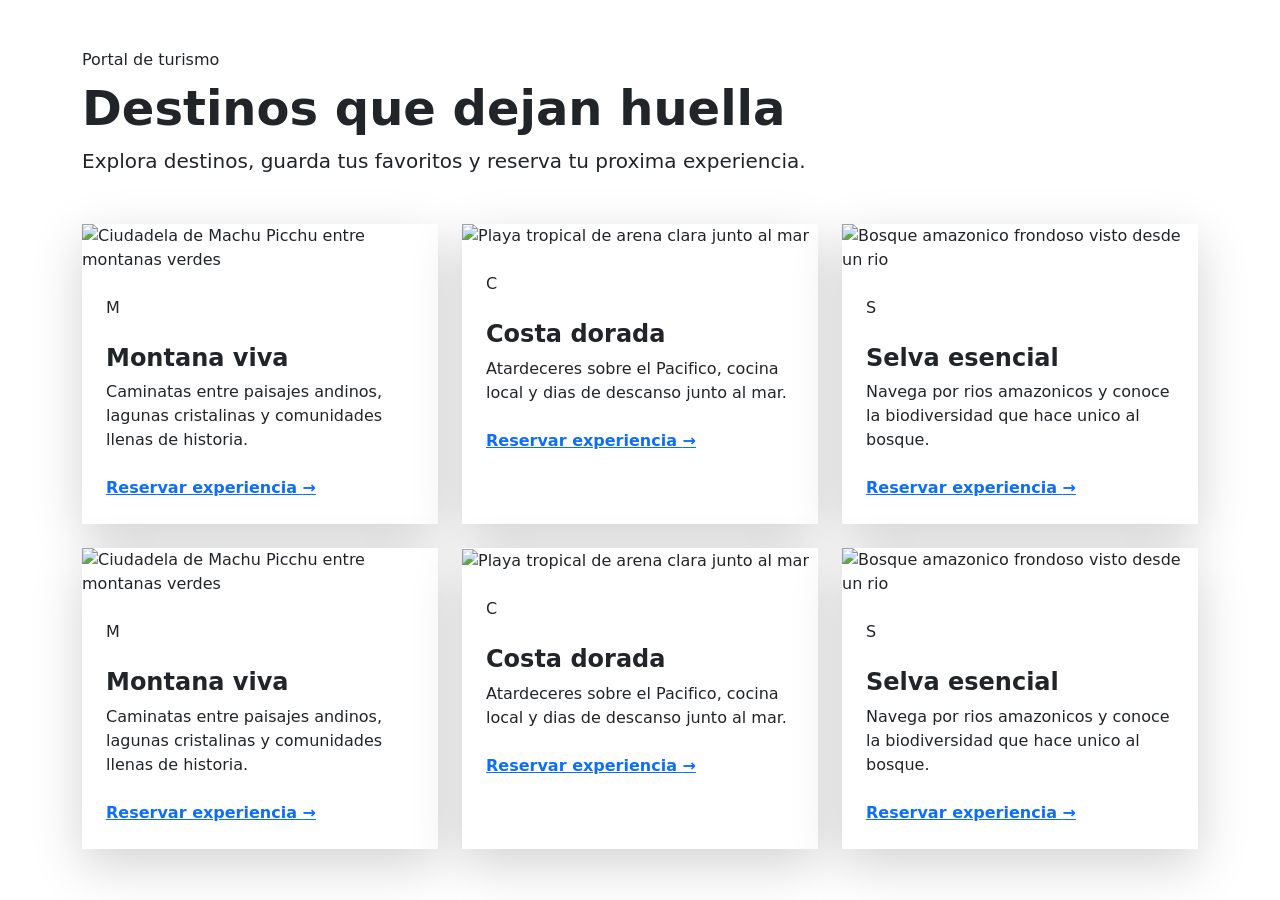
==== cards.html @ d42fbf69 "feat: grid de tarjetas con transiciones." ====
<!doctype html>
<html lang="es">
  <head>
    <meta charset="utf-8" />
    <meta name="viewport" content="width=device-width, initial-scale=1" />
    <title>Experiencias del Peru | Tarjetas</title>
    <link
      href="https://cdn.jsdelivr.net/npm/bootstrap@5.3.3/dist/css/bootstrap.min.css"
      rel="stylesheet"
    />
    <script src="https://cdn.tailwindcss.com"></script>
  </head>
  <body class="bg-slate-50 text-slate-900">
    <main class="container py-5">
      <section aria-labelledby="experiencias-title">
        <div class="mb-5 max-w-3xl">
          <p
            class="mb-2 text-sm font-semibold uppercase tracking-widest text-emerald-700"
          >
            Portal de turismo
          </p>
          <h1 id="experiencias-title" class="display-5 fw-bold text-balance">
            Destinos que dejan huella
          </h1>
          <p class="lead mb-0 text-slate-600">
            Explora destinos, guarda tus favoritos y reserva tu proxima
            experiencia.
          </p>
        </div>

        <div class="row g-4">
          <div class="col-md-4">
            <article
              class="h-100 overflow-hidden rounded-xl bg-white shadow-lg transition-transform duration-300 hover:scale-105"
            >
              <img
                class="h-48 w-full object-cover"
                src="https://images.unsplash.com/photo-1526392060635-9d6019884377?auto=format&fit=crop&w=900&q=80"
                alt="Ciudadela de Machu Picchu entre montanas verdes"
                loading="lazy"
              />
              <div class="p-4">
                <div
                  class="mb-4 flex h-12 w-12 items-center justify-center rounded-lg bg-emerald-100 text-2xl"
                  aria-hidden="true"
                >
                  M
                </div>
                <h2 class="h4 fw-bold">Montana viva</h2>
                <p class="mb-4 text-slate-600">
                  Caminatas entre paisajes andinos, lagunas cristalinas y
                  comunidades llenas de historia.
                </p>
                <a href="#reservar-montana" class="fw-semibold text-emerald-700"
                  >Reservar experiencia
                  <span aria-hidden="true">&rarr;</span></a
                >
              </div>
            </article>
          </div>

          <div class="col-md-4">
            <article
              class="h-100 overflow-hidden rounded-xl bg-white shadow-lg transition-transform duration-300 hover:scale-105"
            >
              <img
                class="h-48 w-full object-cover"
                src="https://images.unsplash.com/photo-1507525428034-b723cf961d3e?auto=format&fit=crop&w=900&q=80"
                alt="Playa tropical de arena clara junto al mar"
                loading="lazy"
              />
              <div class="p-4">
                <div
                  class="mb-4 flex h-12 w-12 items-center justify-center rounded-lg bg-amber-100 text-2xl"
                  aria-hidden="true"
                >
                  C
                </div>
                <h2 class="h4 fw-bold">Costa dorada</h2>
                <p class="mb-4 text-slate-600">
                  Atardeceres sobre el Pacifico, cocina local y dias de descanso
                  junto al mar.
                </p>
                <a href="#reservar-costa" class="fw-semibold text-amber-700"
                  >Reservar experiencia
                  <span aria-hidden="true">&rarr;</span></a
                >
              </div>
            </article>
          </div>

          <div class="col-md-4">
            <article
              class="h-100 overflow-hidden rounded-xl bg-white shadow-lg transition-transform duration-300 hover:scale-105"
            >
              <img
                class="h-48 w-full object-cover"
                src="https://images.unsplash.com/photo-1516026672322-bc52d61a55d5?auto=format&fit=crop&w=900&q=80"
                alt="Bosque amazonico frondoso visto desde un rio"
                loading="lazy"
              />
              <div class="p-4">
                <div
                  class="mb-4 flex h-12 w-12 items-center justify-center rounded-lg bg-sky-100 text-2xl"
                  aria-hidden="true"
                >
                  S
                </div>
                <h2 class="h4 fw-bold">Selva esencial</h2>
                <p class="mb-4 text-slate-600">
                  Navega por rios amazonicos y conoce la biodiversidad que hace
                  unico al bosque.
                </p>
                <a href="#reservar-selva" class="fw-semibold text-sky-700"
                  >Reservar experiencia
                  <span aria-hidden="true">&rarr;</span></a
                >
              </div>
            </article>
          </div>

          <div class="col-md-4">
            <article
              class="h-100 overflow-hidden rounded-xl bg-white shadow-lg transition-transform duration-300 hover:scale-105"
            >
              <img
                class="h-48 w-full object-cover"
                src="https://images.unsplash.com/photo-1526392060635-9d6019884377?auto=format&fit=crop&w=900&q=80"
                alt="Ciudadela de Machu Picchu entre montanas verdes"
                loading="lazy"
              />
              <div class="p-4">
                <div
                  class="mb-4 flex h-12 w-12 items-center justify-center rounded-lg bg-emerald-100 text-2xl"
                  aria-hidden="true"
                >
                  M
                </div>
                <h2 class="h4 fw-bold">Montana viva</h2>
                <p class="mb-4 text-slate-600">
                  Caminatas entre paisajes andinos, lagunas cristalinas y
                  comunidades llenas de historia.
                </p>
                <a href="#reservar-montana" class="fw-semibold text-emerald-700"
                  >Reservar experiencia
                  <span aria-hidden="true">&rarr;</span></a
                >
              </div>
            </article>
          </div>

          <div class="col-md-4">
            <article
              class="h-100 overflow-hidden rounded-xl bg-white shadow-lg transition-transform duration-300 hover:scale-105"
            >
              <img
                class="h-48 w-full object-cover"
                src="https://images.unsplash.com/photo-1507525428034-b723cf961d3e?auto=format&fit=crop&w=900&q=80"
                alt="Playa tropical de arena clara junto al mar"
                loading="lazy"
              />
              <div class="p-4">
                <div
                  class="mb-4 flex h-12 w-12 items-center justify-center rounded-lg bg-amber-100 text-2xl"
                  aria-hidden="true"
                >
                  C
                </div>
                <h2 class="h4 fw-bold">Costa dorada</h2>
                <p class="mb-4 text-slate-600">
                  Atardeceres sobre el Pacifico, cocina local y dias de descanso
                  junto al mar.
                </p>
                <a href="#reservar-costa" class="fw-semibold text-amber-700"
                  >Reservar experiencia
                  <span aria-hidden="true">&rarr;</span></a
                >
              </div>
            </article>
          </div>

          <div class="col-md-4">
            <article
              class="h-100 overflow-hidden rounded-xl bg-white shadow-lg transition-transform duration-300 hover:scale-105"
            >
              <img
                class="h-48 w-full object-cover"
                src="https://images.unsplash.com/photo-1516026672322-bc52d61a55d5?auto=format&fit=crop&w=900&q=80"
                alt="Bosque amazonico frondoso visto desde un rio"
                loading="lazy"
              />
              <div class="p-4">
                <div
                  class="mb-4 flex h-12 w-12 items-center justify-center rounded-lg bg-sky-100 text-2xl"
                  aria-hidden="true"
                >
                  S
                </div>
                <h2 class="h4 fw-bold">Selva esencial</h2>
                <p class="mb-4 text-slate-600">
                  Navega por rios amazonicos y conoce la biodiversidad que hace
                  unico al bosque.
                </p>
                <a href="#reservar-selva" class="fw-semibold text-sky-700"
                  >Reservar experiencia
                  <span aria-hidden="true">&rarr;</span></a
                >
              </div>
            </article>
          </div>
        </div>
      </section>
    </main>
  </body>
</html>
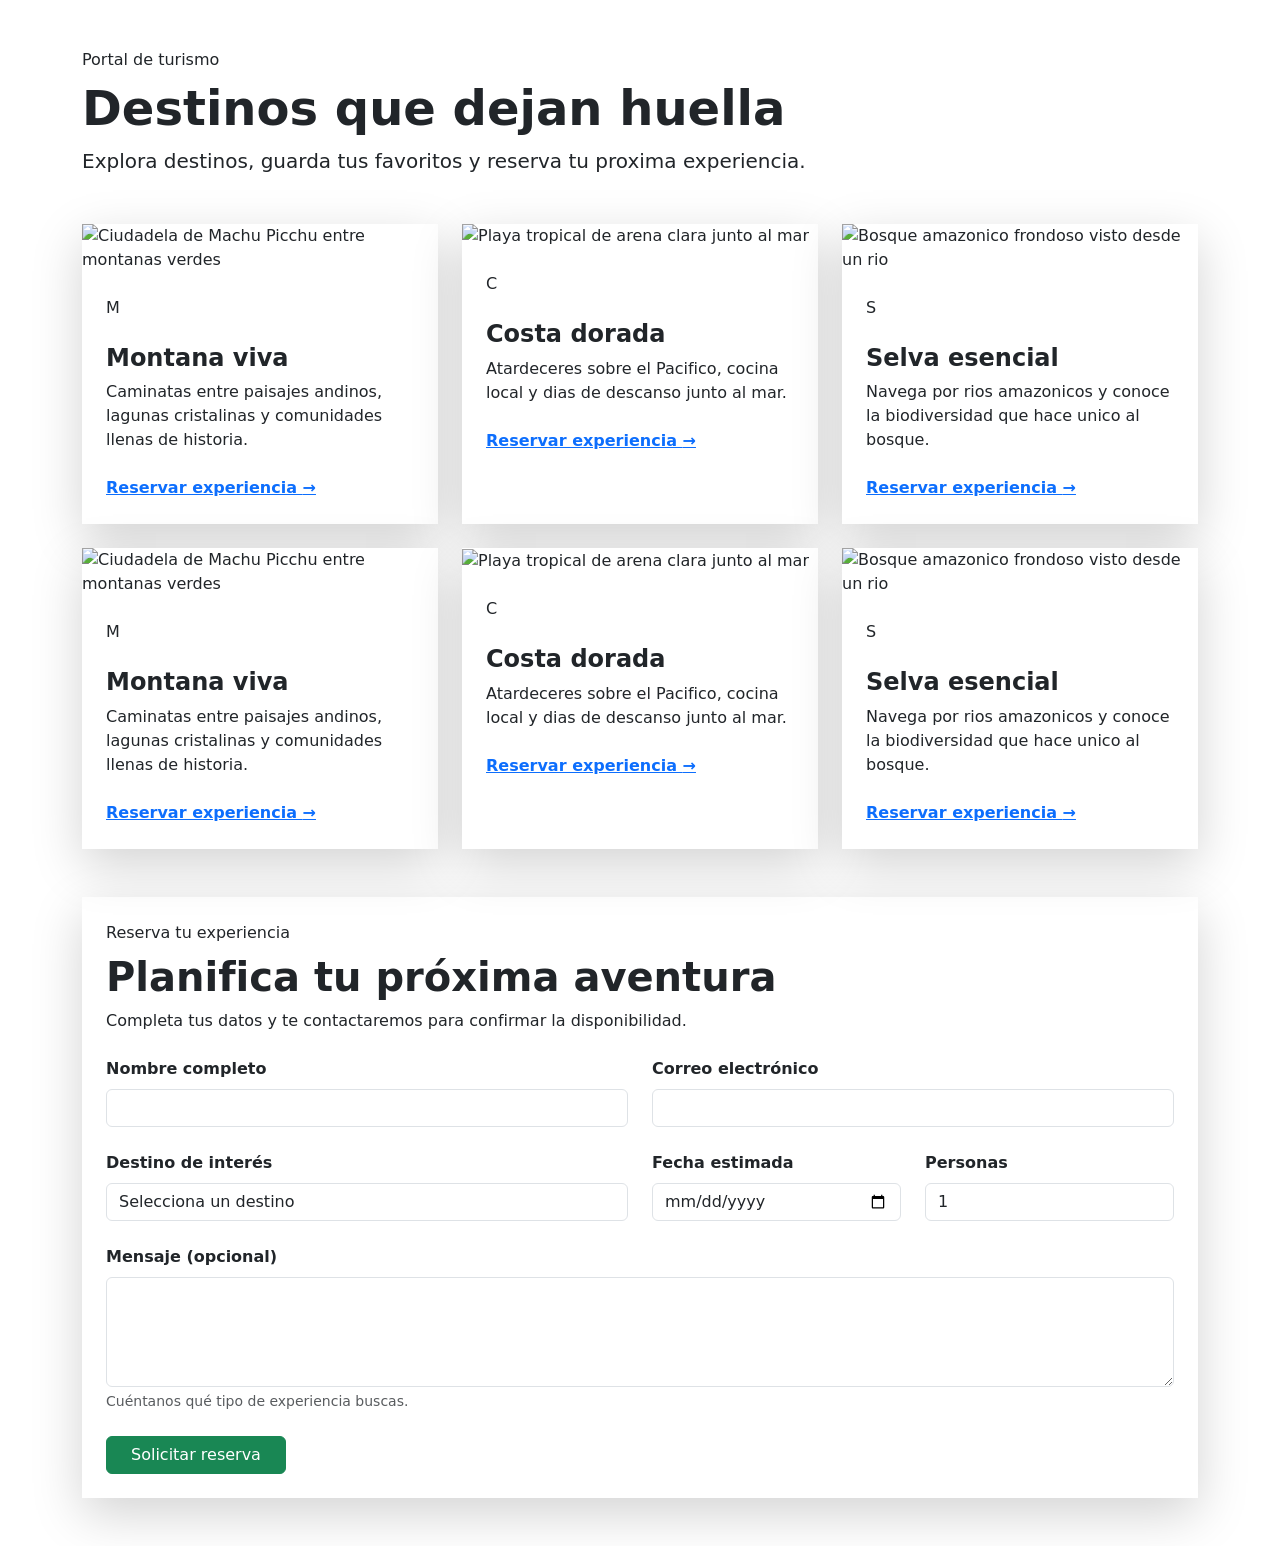
==== commit 15003901: "feat: formulario accesible con validación UI" ====
--- a/cards.html
+++ b/cards.html
@@ -51,7 +51,7 @@
                   Caminatas entre paisajes andinos, lagunas cristalinas y
                   comunidades llenas de historia.
                 </p>
-                <a href="#reservar-montana" class="fw-semibold text-emerald-700"
+                <a href="#reserva" class="fw-semibold text-emerald-700"
                   >Reservar experiencia
                   <span aria-hidden="true">&rarr;</span></a
                 >
@@ -81,7 +81,7 @@
                   Atardeceres sobre el Pacifico, cocina local y dias de descanso
                   junto al mar.
                 </p>
-                <a href="#reservar-costa" class="fw-semibold text-amber-700"
+                <a href="#reserva" class="fw-semibold text-amber-700"
                   >Reservar experiencia
                   <span aria-hidden="true">&rarr;</span></a
                 >
@@ -111,7 +111,7 @@
                   Navega por rios amazonicos y conoce la biodiversidad que hace
                   unico al bosque.
                 </p>
-                <a href="#reservar-selva" class="fw-semibold text-sky-700"
+                <a href="#reserva" class="fw-semibold text-sky-700"
                   >Reservar experiencia
                   <span aria-hidden="true">&rarr;</span></a
                 >
@@ -141,7 +141,7 @@
                   Caminatas entre paisajes andinos, lagunas cristalinas y
                   comunidades llenas de historia.
                 </p>
-                <a href="#reservar-montana" class="fw-semibold text-emerald-700"
+                <a href="#reserva" class="fw-semibold text-emerald-700"
                   >Reservar experiencia
                   <span aria-hidden="true">&rarr;</span></a
                 >
@@ -171,7 +171,7 @@
                   Atardeceres sobre el Pacifico, cocina local y dias de descanso
                   junto al mar.
                 </p>
-                <a href="#reservar-costa" class="fw-semibold text-amber-700"
+                <a href="#reserva" class="fw-semibold text-amber-700"
                   >Reservar experiencia
                   <span aria-hidden="true">&rarr;</span></a
                 >
@@ -201,7 +201,7 @@
                   Navega por rios amazonicos y conoce la biodiversidad que hace
                   unico al bosque.
                 </p>
-                <a href="#reservar-selva" class="fw-semibold text-sky-700"
+                <a href="#reserva" class="fw-semibold text-sky-700"
                   >Reservar experiencia
                   <span aria-hidden="true">&rarr;</span></a
                 >
@@ -210,6 +210,85 @@
           </div>
         </div>
       </section>
+
+      <section id="reserva" class="mt-5 rounded-xl bg-white p-4 shadow-lg md:p-5" aria-labelledby="reserva-title">
+        <div class="mb-4 max-w-2xl">
+          <p class="mb-2 text-sm font-semibold uppercase tracking-widest text-emerald-700">Reserva tu experiencia</p>
+          <h2 id="reserva-title" class="h1 fw-bold">Planifica tu próxima aventura</h2>
+          <p class="mb-0 text-slate-600">Completa tus datos y te contactaremos para confirmar la disponibilidad.</p>
+        </div>
+
+        <form id="reserva-form" class="row g-4" novalidate>
+          <div class="col-md-6">
+            <label for="nombre" class="form-label fw-semibold">Nombre completo</label>
+            <input type="text" class="form-control" id="nombre" name="nombre" autocomplete="name" required aria-describedby="nombre-error">
+            <div id="nombre-error" class="invalid-feedback">Escribe tu nombre completo.</div>
+            <div class="valid-feedback">Nombre registrado correctamente.</div>
+          </div>
+
+          <div class="col-md-6">
+            <label for="correo" class="form-label fw-semibold">Correo electrónico</label>
+            <input type="email" class="form-control" id="correo" name="correo" autocomplete="email" required aria-describedby="correo-error">
+            <div id="correo-error" class="invalid-feedback">Introduce un correo electrónico válido.</div>
+            <div class="valid-feedback">Correo válido.</div>
+          </div>
+
+          <div class="col-md-6">
+            <label for="destino" class="form-label fw-semibold">Destino de interés</label>
+            <select class="form-control" id="destino" name="destino" required aria-describedby="destino-error">
+              <option value="">Selecciona un destino</option>
+              <option value="montana">Montaña viva</option>
+              <option value="costa">Costa dorada</option>
+              <option value="selva">Selva esencial</option>
+            </select>
+            <div id="destino-error" class="invalid-feedback">Selecciona un destino.</div>
+            <div class="valid-feedback">Destino seleccionado.</div>
+          </div>
+
+          <div class="col-md-3">
+            <label for="fecha" class="form-label fw-semibold">Fecha estimada</label>
+            <input type="date" class="form-control" id="fecha" name="fecha" required aria-describedby="fecha-error">
+            <div id="fecha-error" class="invalid-feedback">Selecciona una fecha.</div>
+            <div class="valid-feedback">Fecha disponible para consultar.</div>
+          </div>
+
+          <div class="col-md-3">
+            <label for="personas" class="form-label fw-semibold">Personas</label>
+            <input type="number" class="form-control" id="personas" name="personas" min="1" max="12" value="1" required aria-describedby="personas-error">
+            <div id="personas-error" class="invalid-feedback">Indica entre 1 y 12 personas.</div>
+            <div class="valid-feedback">Cantidad registrada.</div>
+          </div>
+
+          <div class="col-12">
+            <label for="mensaje" class="form-label fw-semibold">Mensaje (opcional)</label>
+            <textarea class="form-control" id="mensaje" name="mensaje" rows="4" aria-describedby="mensaje-ayuda"></textarea>
+            <div id="mensaje-ayuda" class="form-text">Cuéntanos qué tipo de experiencia buscas.</div>
+          </div>
+
+          <div class="col-12">
+            <button type="submit" class="btn btn-success px-4">Solicitar reserva</button>
+            <div id="reserva-exito" class="valid-feedback mt-2" role="status">Solicitud enviada. Revisaremos la disponibilidad y te contactaremos.</div>
+          </div>
+        </form>
+      </section>
     </main>
+    <script>
+      const reservaForm = document.querySelector("#reserva-form");
+
+      reservaForm.addEventListener("submit", (event) => {
+        event.preventDefault();
+        const campos = reservaForm.querySelectorAll("input, select");
+        let formularioValido = true;
+
+        campos.forEach((campo) => {
+          const campoValido = campo.checkValidity();
+          campo.classList.toggle("is-invalid", !campoValido);
+          campo.classList.toggle("is-valid", campoValido);
+          if (!campoValido) formularioValido = false;
+        });
+
+        document.querySelector("#reserva-exito").classList.toggle("d-block", formularioValido);
+      });
+    </script>
   </body>
 </html>
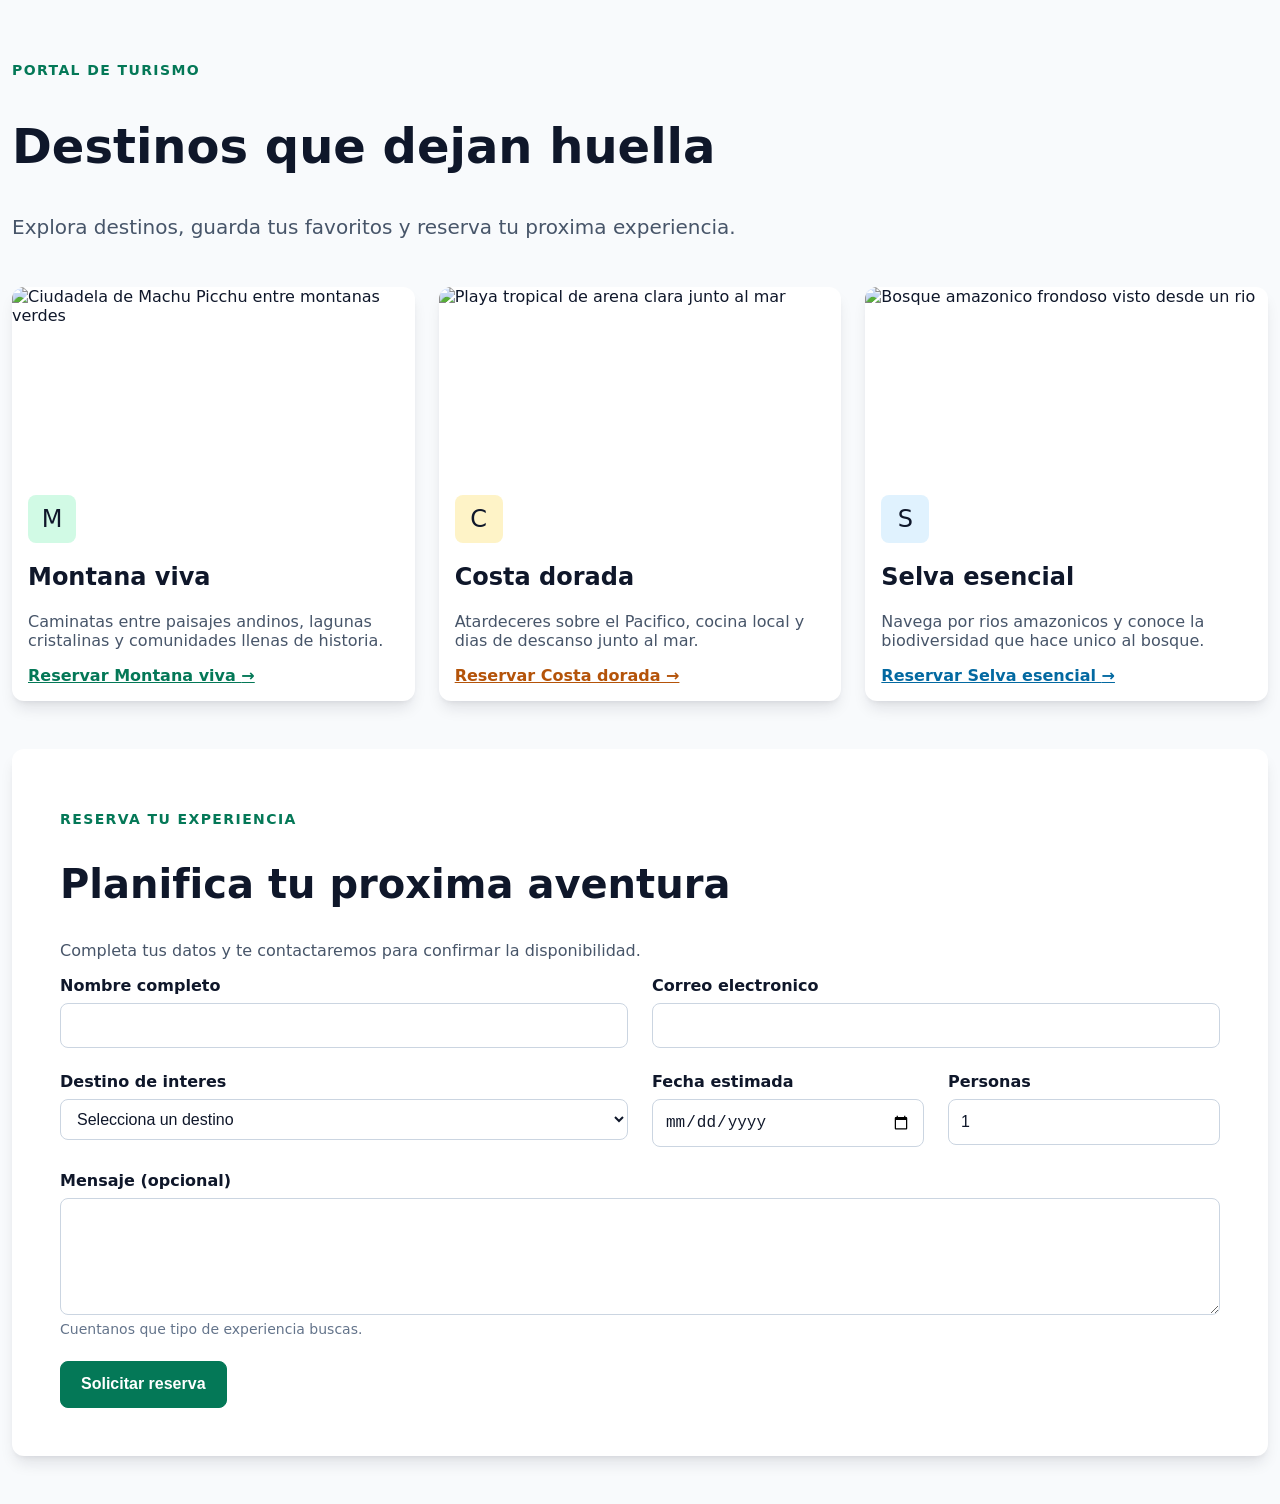
==== commit d14b83cf: "chore: auditoría Lighthouse y WAVE." ====
--- a/cards.html
+++ b/cards.html
@@ -4,11 +4,389 @@
     <meta charset="utf-8" />
     <meta name="viewport" content="width=device-width, initial-scale=1" />
     <title>Experiencias del Peru | Tarjetas</title>
-    <link
-      href="https://cdn.jsdelivr.net/npm/bootstrap@5.3.3/dist/css/bootstrap.min.css"
-      rel="stylesheet"
+    <meta
+      name="description"
+      content="Explora destinos turisticos del Peru -- montana, costa y selva -- guarda tus favoritos y reserva tu proxima experiencia de viaje."
     />
-    <script src="https://cdn.tailwindcss.com"></script>
+    <link rel="preconnect" href="https://images.unsplash.com" crossorigin />
+    <style>
+      *,
+      *::before,
+      *::after {
+        box-sizing: border-box;
+      }
+
+      body {
+        margin: 0;
+        background: #f8fafc;
+        color: #0f172a;
+        font-family: system-ui, -apple-system, "Segoe UI", sans-serif;
+      }
+
+      .container {
+        width: 100%;
+        max-width: 1320px;
+        margin: 0 auto;
+        padding-right: 12px;
+        padding-left: 12px;
+      }
+
+      main.container {
+        padding-top: 3rem;
+        padding-bottom: 3rem;
+      }
+
+      .row.g-4 {
+        display: grid;
+        grid-template-columns: repeat(auto-fit, minmax(280px, 1fr));
+        gap: 1.5rem;
+        margin: 0;
+        padding: 0;
+        list-style: none;
+      }
+
+      .row.g-4 > * {
+        width: auto;
+        padding: 0;
+      }
+
+      /* 12-column grid just for the reservation form, overrides the card grid above */
+      .row.g-4.reserva-grid {
+        grid-template-columns: repeat(12, 1fr);
+      }
+
+      .reserva-grid .col-md-6,
+      .reserva-grid .col-md-3,
+      .reserva-grid .col-12 {
+        grid-column: span 12;
+      }
+
+      @media (min-width: 768px) {
+        .reserva-grid .col-md-6 {
+          grid-column: span 6;
+        }
+        .reserva-grid .col-md-3 {
+          grid-column: span 3;
+        }
+        .reserva-grid .col-12 {
+          grid-column: span 12;
+        }
+      }
+
+      img {
+        display: block;
+        max-width: 100%;
+      }
+
+      .bg-slate-50 {
+        background-color: #f8fafc;
+      }
+
+      .text-slate-900 {
+        color: #0f172a;
+      }
+
+      .text-slate-600 {
+        color: #475569;
+      }
+
+      .text-emerald-700 {
+        color: #047857;
+      }
+
+      .text-amber-700 {
+        color: #b45309;
+      }
+
+      .text-sky-700 {
+        color: #0369a1;
+      }
+
+      .bg-white {
+        background-color: #fff;
+      }
+
+      .rounded-xl {
+        border-radius: 0.75rem;
+      }
+
+      .rounded-lg {
+        border-radius: 0.5rem;
+      }
+
+      .shadow-lg {
+        box-shadow: 0 10px 15px -3px rgb(15 23 42 / 0.1), 0 4px 6px -4px rgb(15 23 42 / 0.1);
+      }
+
+      .overflow-hidden {
+        overflow: hidden;
+      }
+
+      .h-48 {
+        height: 12rem;
+      }
+
+      .h-100 {
+        height: 100%;
+      }
+
+      .w-full {
+        width: 100%;
+      }
+
+      .object-cover {
+        object-fit: cover;
+      }
+
+      .p-4 {
+        padding: 1rem;
+      }
+
+      .mb-4 {
+        margin-bottom: 1rem;
+      }
+
+      .mb-5 {
+        margin-bottom: 3rem;
+      }
+
+      .mb-0 {
+        margin-bottom: 0;
+      }
+
+      .mt-2 {
+        margin-top: 0.5rem;
+      }
+
+      .mt-5 {
+        margin-top: 3rem;
+      }
+
+      .px-4 {
+        padding-left: 1.5rem;
+        padding-right: 1.5rem;
+      }
+
+      .max-w-3xl {
+        max-width: 48rem;
+      }
+
+      .max-w-2xl {
+        max-width: 42rem;
+      }
+
+      .text-sm {
+        font-size: 0.875rem;
+      }
+
+      .text-2xl {
+        font-size: 1.5rem;
+      }
+
+      .font-semibold {
+        font-weight: 600;
+      }
+
+      .uppercase {
+        text-transform: uppercase;
+      }
+
+      .tracking-widest {
+        letter-spacing: 0.1em;
+      }
+
+      .fw-bold {
+        font-weight: 700;
+      }
+
+      .fw-semibold {
+        font-weight: 600;
+      }
+
+      .display-5 {
+        font-size: 3rem;
+        line-height: 1.2;
+      }
+
+      .lead {
+        font-size: 1.25rem;
+        font-weight: 300;
+      }
+
+      .h1 {
+        font-size: 2.5rem;
+        line-height: 1.2;
+      }
+
+      .h4 {
+        font-size: 1.5rem;
+        line-height: 1.2;
+      }
+
+      @supports (text-wrap: balance) {
+        .text-balance {
+          text-wrap: balance;
+        }
+      }
+
+      /* Icon boxes (formerly Tailwind utilities) */
+      .flex {
+        display: flex;
+      }
+
+      .h-12 {
+        height: 3rem;
+      }
+
+      .w-12 {
+        width: 3rem;
+      }
+
+      .items-center {
+        align-items: center;
+      }
+
+      .justify-center {
+        justify-content: center;
+      }
+
+      .bg-emerald-100 {
+        background-color: #d1fae5;
+      }
+
+      .bg-amber-100 {
+        background-color: #fef3c7;
+      }
+
+      .bg-sky-100 {
+        background-color: #e0f2fe;
+      }
+
+      article.transition-transform {
+        transition: transform 0.3s ease;
+      }
+
+      @media (hover: hover) {
+        article.transition-transform:hover {
+          transform: scale(1.03);
+        }
+      }
+
+      .md\:p-5 {
+        padding: 1rem;
+      }
+
+      @media (min-width: 768px) {
+        .md\:p-5 {
+          padding: 3rem;
+        }
+      }
+
+      /* Form (formerly Bootstrap components) */
+      .form-label {
+        display: block;
+        margin-bottom: 0.5rem;
+        font-weight: 600;
+      }
+
+      .form-control {
+        display: block;
+        width: 100%;
+        padding: 0.6rem 0.75rem;
+        font-size: 1rem;
+        line-height: 1.5;
+        color: #0f172a;
+        background-color: #fff;
+        border: 1px solid #cbd5e1;
+        border-radius: 0.5rem;
+      }
+
+      .form-control:focus-visible {
+        outline: 3px solid rgba(5, 150, 105, 0.35);
+        outline-offset: 1px;
+        border-color: #059669;
+      }
+
+      .form-text {
+        margin-top: 0.375rem;
+        font-size: 0.875rem;
+        color: #64748b;
+      }
+
+      .invalid-feedback {
+        display: none;
+        margin-top: 0.375rem;
+        font-size: 0.875rem;
+        color: #b91c1c;
+      }
+
+      .valid-feedback {
+        display: none;
+        margin-top: 0.375rem;
+        font-size: 0.875rem;
+        color: #047857;
+      }
+
+      .is-invalid {
+        border-color: #dc2626;
+      }
+
+      .is-invalid + .invalid-feedback {
+        display: block;
+      }
+
+      .is-valid {
+        border-color: #059669;
+      }
+
+      .is-valid ~ .valid-feedback {
+        display: block;
+      }
+
+      #reserva-exito {
+        display: none;
+        font-weight: 600;
+      }
+
+      .d-block {
+        display: block !important;
+      }
+
+      .btn {
+        display: inline-block;
+        padding: 0.65rem 1.25rem;
+        font-size: 1rem;
+        font-weight: 600;
+        line-height: 1.5;
+        text-align: center;
+        text-decoration: none;
+        border: 1px solid transparent;
+        border-radius: 0.5rem;
+        cursor: pointer;
+        min-height: 44px;
+      }
+
+      .btn-success {
+        color: #fff;
+        background-color: #047857;
+        border-color: #047857;
+      }
+
+      .btn-success:hover {
+        background-color: #047857;
+        border-color: #047857;
+      }
+
+      .btn-success:focus-visible {
+        outline: 3px solid rgba(4, 120, 87, 0.45);
+        outline-offset: 2px;
+      }
+
+      a.fw-semibold:focus-visible,
+      a.fw-semibold:hover {
+        text-decoration: underline;
+      }
+    </style>
   </head>
   <body class="bg-slate-50 text-slate-900">
     <main class="container py-5">
@@ -28,16 +406,19 @@
           </p>
         </div>
 
-        <div class="row g-4">
-          <div class="col-md-4">
+        <ul class="row g-4">
+          <li class="col-md-4">
             <article
-              class="h-100 overflow-hidden rounded-xl bg-white shadow-lg transition-transform duration-300 hover:scale-105"
+              class="h-100 overflow-hidden rounded-xl bg-white shadow-lg transition-transform"
             >
               <img
                 class="h-48 w-full object-cover"
                 src="https://images.unsplash.com/photo-1526392060635-9d6019884377?auto=format&fit=crop&w=900&q=80"
                 alt="Ciudadela de Machu Picchu entre montanas verdes"
-                loading="lazy"
+                width="900"
+                height="600"
+                fetchpriority="high"
+                decoding="async"
               />
               <div class="p-4">
                 <div
@@ -52,22 +433,25 @@
                   comunidades llenas de historia.
                 </p>
                 <a href="#reserva" class="fw-semibold text-emerald-700"
-                  >Reservar experiencia
+                  >Reservar Montana viva
                   <span aria-hidden="true">&rarr;</span></a
                 >
               </div>
             </article>
-          </div>
-
-          <div class="col-md-4">
+          </li>
+
+          <li class="col-md-4">
             <article
-              class="h-100 overflow-hidden rounded-xl bg-white shadow-lg transition-transform duration-300 hover:scale-105"
+              class="h-100 overflow-hidden rounded-xl bg-white shadow-lg transition-transform"
             >
               <img
                 class="h-48 w-full object-cover"
                 src="https://images.unsplash.com/photo-1507525428034-b723cf961d3e?auto=format&fit=crop&w=900&q=80"
                 alt="Playa tropical de arena clara junto al mar"
-                loading="lazy"
+                width="900"
+                height="600"
+                fetchpriority="high"
+                decoding="async"
               />
               <div class="p-4">
                 <div
@@ -78,26 +462,29 @@
                 </div>
                 <h2 class="h4 fw-bold">Costa dorada</h2>
                 <p class="mb-4 text-slate-600">
-                  Atardeceres sobre el Pacifico, cocina local y dias de descanso
-                  junto al mar.
+                  Atardeceres sobre el Pacifico, cocina local y dias de
+                  descanso junto al mar.
                 </p>
                 <a href="#reserva" class="fw-semibold text-amber-700"
-                  >Reservar experiencia
+                  >Reservar Costa dorada
                   <span aria-hidden="true">&rarr;</span></a
                 >
               </div>
             </article>
-          </div>
-
-          <div class="col-md-4">
+          </li>
+
+          <li class="col-md-4">
             <article
-              class="h-100 overflow-hidden rounded-xl bg-white shadow-lg transition-transform duration-300 hover:scale-105"
+              class="h-100 overflow-hidden rounded-xl bg-white shadow-lg transition-transform"
             >
               <img
                 class="h-48 w-full object-cover"
                 src="https://images.unsplash.com/photo-1516026672322-bc52d61a55d5?auto=format&fit=crop&w=900&q=80"
                 alt="Bosque amazonico frondoso visto desde un rio"
+                width="900"
+                height="600"
                 loading="lazy"
+                decoding="async"
               />
               <div class="p-4">
                 <div
@@ -108,117 +495,35 @@
                 </div>
                 <h2 class="h4 fw-bold">Selva esencial</h2>
                 <p class="mb-4 text-slate-600">
-                  Navega por rios amazonicos y conoce la biodiversidad que hace
-                  unico al bosque.
+                  Navega por rios amazonicos y conoce la biodiversidad que
+                  hace unico al bosque.
                 </p>
                 <a href="#reserva" class="fw-semibold text-sky-700"
-                  >Reservar experiencia
+                  >Reservar Selva esencial
                   <span aria-hidden="true">&rarr;</span></a
                 >
               </div>
             </article>
-          </div>
-
-          <div class="col-md-4">
-            <article
-              class="h-100 overflow-hidden rounded-xl bg-white shadow-lg transition-transform duration-300 hover:scale-105"
-            >
-              <img
-                class="h-48 w-full object-cover"
-                src="https://images.unsplash.com/photo-1526392060635-9d6019884377?auto=format&fit=crop&w=900&q=80"
-                alt="Ciudadela de Machu Picchu entre montanas verdes"
-                loading="lazy"
-              />
-              <div class="p-4">
-                <div
-                  class="mb-4 flex h-12 w-12 items-center justify-center rounded-lg bg-emerald-100 text-2xl"
-                  aria-hidden="true"
-                >
-                  M
-                </div>
-                <h2 class="h4 fw-bold">Montana viva</h2>
-                <p class="mb-4 text-slate-600">
-                  Caminatas entre paisajes andinos, lagunas cristalinas y
-                  comunidades llenas de historia.
-                </p>
-                <a href="#reserva" class="fw-semibold text-emerald-700"
-                  >Reservar experiencia
-                  <span aria-hidden="true">&rarr;</span></a
-                >
-              </div>
-            </article>
-          </div>
-
-          <div class="col-md-4">
-            <article
-              class="h-100 overflow-hidden rounded-xl bg-white shadow-lg transition-transform duration-300 hover:scale-105"
-            >
-              <img
-                class="h-48 w-full object-cover"
-                src="https://images.unsplash.com/photo-1507525428034-b723cf961d3e?auto=format&fit=crop&w=900&q=80"
-                alt="Playa tropical de arena clara junto al mar"
-                loading="lazy"
-              />
-              <div class="p-4">
-                <div
-                  class="mb-4 flex h-12 w-12 items-center justify-center rounded-lg bg-amber-100 text-2xl"
-                  aria-hidden="true"
-                >
-                  C
-                </div>
-                <h2 class="h4 fw-bold">Costa dorada</h2>
-                <p class="mb-4 text-slate-600">
-                  Atardeceres sobre el Pacifico, cocina local y dias de descanso
-                  junto al mar.
-                </p>
-                <a href="#reserva" class="fw-semibold text-amber-700"
-                  >Reservar experiencia
-                  <span aria-hidden="true">&rarr;</span></a
-                >
-              </div>
-            </article>
-          </div>
-
-          <div class="col-md-4">
-            <article
-              class="h-100 overflow-hidden rounded-xl bg-white shadow-lg transition-transform duration-300 hover:scale-105"
-            >
-              <img
-                class="h-48 w-full object-cover"
-                src="https://images.unsplash.com/photo-1516026672322-bc52d61a55d5?auto=format&fit=crop&w=900&q=80"
-                alt="Bosque amazonico frondoso visto desde un rio"
-                loading="lazy"
-              />
-              <div class="p-4">
-                <div
-                  class="mb-4 flex h-12 w-12 items-center justify-center rounded-lg bg-sky-100 text-2xl"
-                  aria-hidden="true"
-                >
-                  S
-                </div>
-                <h2 class="h4 fw-bold">Selva esencial</h2>
-                <p class="mb-4 text-slate-600">
-                  Navega por rios amazonicos y conoce la biodiversidad que hace
-                  unico al bosque.
-                </p>
-                <a href="#reserva" class="fw-semibold text-sky-700"
-                  >Reservar experiencia
-                  <span aria-hidden="true">&rarr;</span></a
-                >
-              </div>
-            </article>
-          </div>
+          </li>
+        </ul>
+      </section>
+
+      <section
+        id="reserva"
+        class="mt-5 rounded-xl bg-white p-4 shadow-lg md:p-5"
+        aria-labelledby="reserva-title"
+      >
+        <div class="mb-4 max-w-2xl">
+          <p class="mb-2 text-sm font-semibold uppercase tracking-widest text-emerald-700">
+            Reserva tu experiencia
+          </p>
+          <h2 id="reserva-title" class="h1 fw-bold">Planifica tu proxima aventura</h2>
+          <p class="mb-0 text-slate-600">
+            Completa tus datos y te contactaremos para confirmar la disponibilidad.
+          </p>
         </div>
-      </section>
-
-      <section id="reserva" class="mt-5 rounded-xl bg-white p-4 shadow-lg md:p-5" aria-labelledby="reserva-title">
-        <div class="mb-4 max-w-2xl">
-          <p class="mb-2 text-sm font-semibold uppercase tracking-widest text-emerald-700">Reserva tu experiencia</p>
-          <h2 id="reserva-title" class="h1 fw-bold">Planifica tu próxima aventura</h2>
-          <p class="mb-0 text-slate-600">Completa tus datos y te contactaremos para confirmar la disponibilidad.</p>
-        </div>
-
-        <form id="reserva-form" class="row g-4" novalidate>
+
+        <form id="reserva-form" class="row g-4 reserva-grid" novalidate>
           <div class="col-md-6">
             <label for="nombre" class="form-label fw-semibold">Nombre completo</label>
             <input type="text" class="form-control" id="nombre" name="nombre" autocomplete="name" required aria-describedby="nombre-error">
@@ -227,17 +532,17 @@
           </div>
 
           <div class="col-md-6">
-            <label for="correo" class="form-label fw-semibold">Correo electrónico</label>
+            <label for="correo" class="form-label fw-semibold">Correo electronico</label>
             <input type="email" class="form-control" id="correo" name="correo" autocomplete="email" required aria-describedby="correo-error">
-            <div id="correo-error" class="invalid-feedback">Introduce un correo electrónico válido.</div>
-            <div class="valid-feedback">Correo válido.</div>
+            <div id="correo-error" class="invalid-feedback">Introduce un correo electronico valido.</div>
+            <div class="valid-feedback">Correo valido.</div>
           </div>
 
           <div class="col-md-6">
-            <label for="destino" class="form-label fw-semibold">Destino de interés</label>
+            <label for="destino" class="form-label fw-semibold">Destino de interes</label>
             <select class="form-control" id="destino" name="destino" required aria-describedby="destino-error">
               <option value="">Selecciona un destino</option>
-              <option value="montana">Montaña viva</option>
+              <option value="montana">Montana viva</option>
               <option value="costa">Costa dorada</option>
               <option value="selva">Selva esencial</option>
             </select>
@@ -262,7 +567,7 @@
           <div class="col-12">
             <label for="mensaje" class="form-label fw-semibold">Mensaje (opcional)</label>
             <textarea class="form-control" id="mensaje" name="mensaje" rows="4" aria-describedby="mensaje-ayuda"></textarea>
-            <div id="mensaje-ayuda" class="form-text">Cuéntanos qué tipo de experiencia buscas.</div>
+            <div id="mensaje-ayuda" class="form-text">Cuentanos que tipo de experiencia buscas.</div>
           </div>
 
           <div class="col-12">
@@ -291,4 +596,4 @@
       });
     </script>
   </body>
-</html>
+</html>
